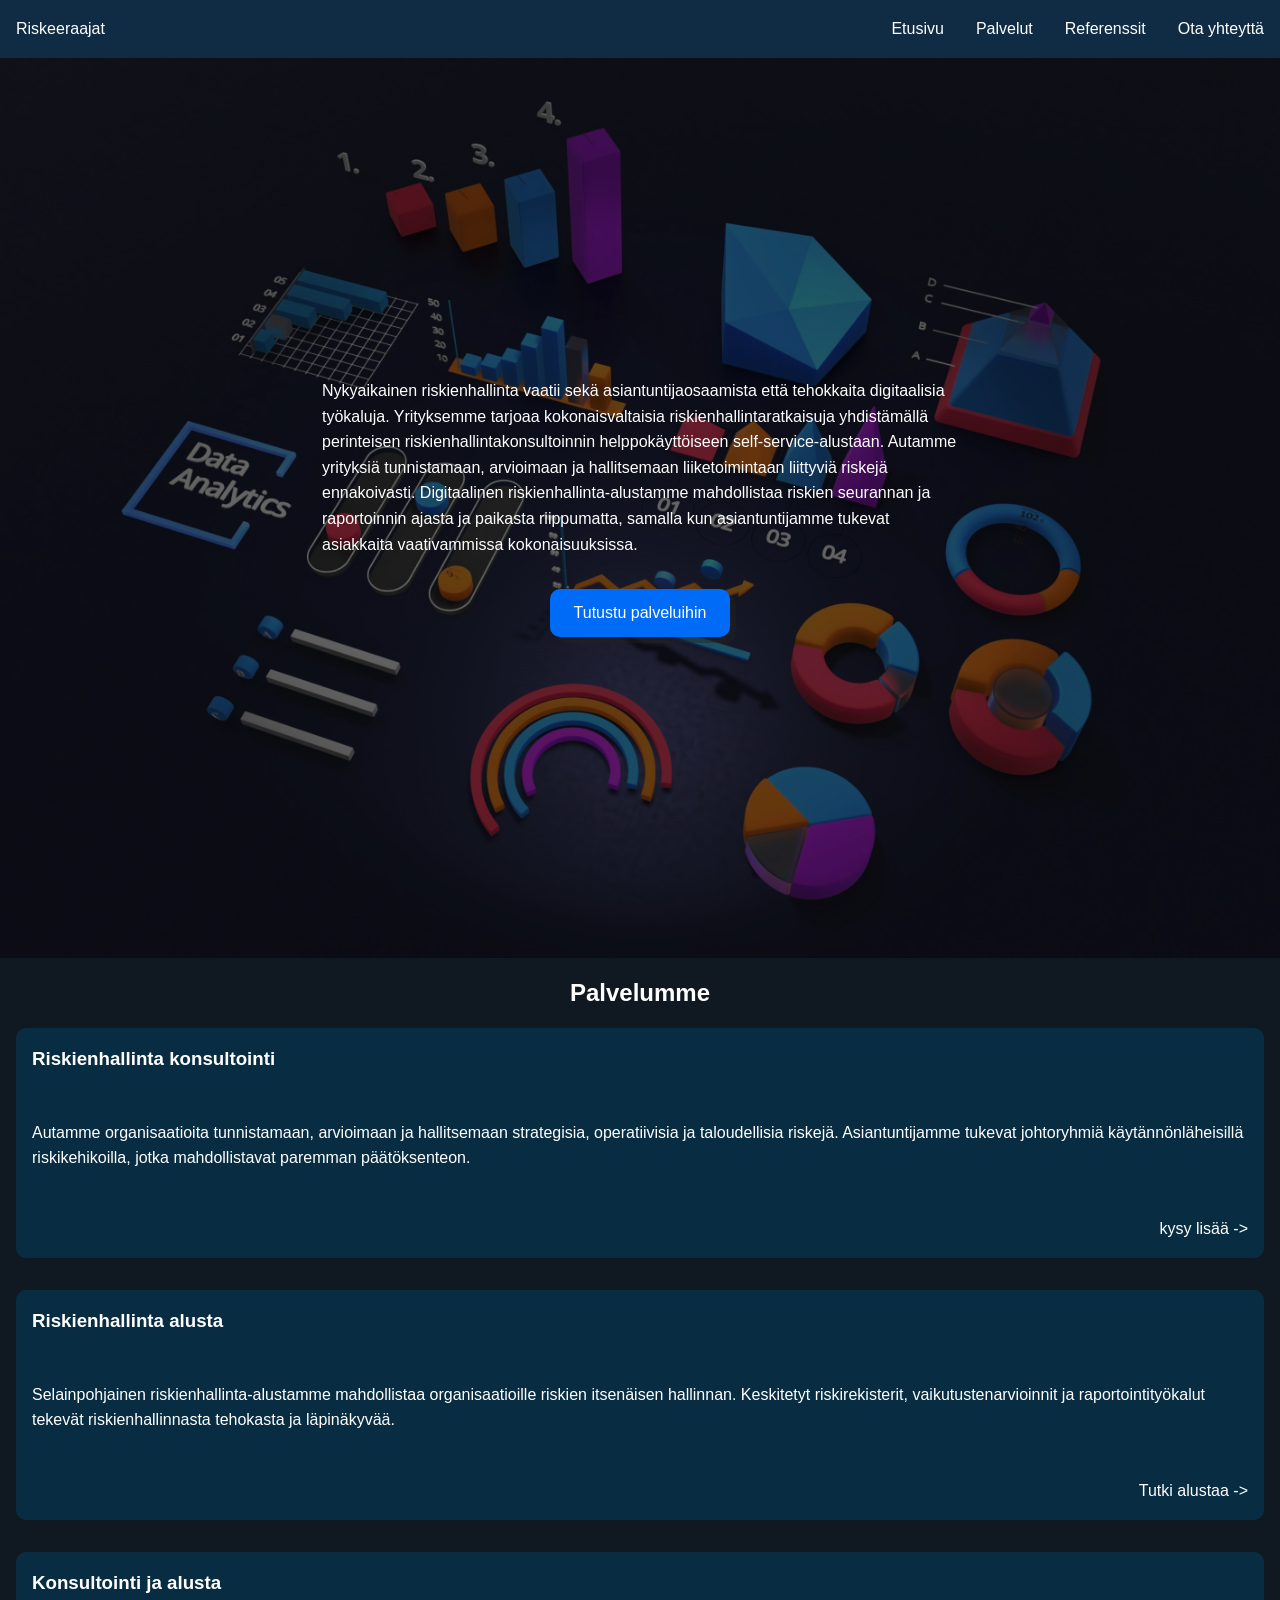
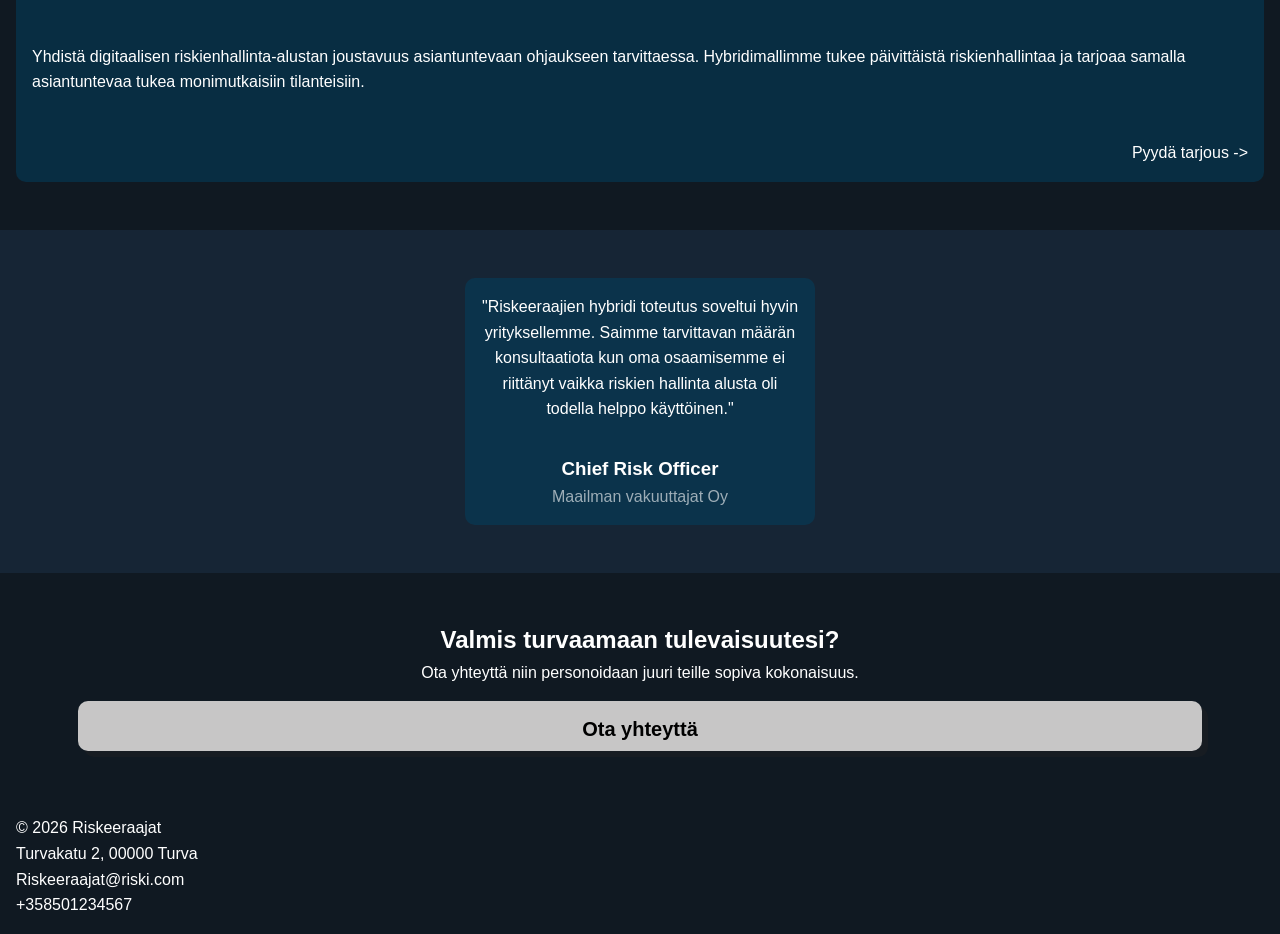
==== index.html @ 6392a343 "project addition" ====
<!DOCTYPE html>
<html lang="en">
<head>
    <meta charset="UTF-8">
    <meta name="viewport" content="width=device-width, initial-scale=1.0">
    <title>Riskeeraajat</title>
    <link rel="stylesheet" href="css/style.css">
</head>
<body>

<header class="header">
    <div class="logo">Riskeeraajat</div>
    <nav class="nav" id="nav">
        <a href="index.html">Etusivu</a>
        <a href="services.html">Palvelut</a>
        <a href="references.html">Referenssit</a>
        <a href="contact.html">Ota yhteyttä</a>
    </nav>

    <div class="hamburger" id="hamburger">
        <span></span>
        <span></span>
        <span></span>
    </div>
</header>

<section class="hero">
    <div class="hero-content">
        <p>Nykyaikainen riskienhallinta vaatii sekä asiantuntijaosaamista että tehokkaita digitaalisia työkaluja. 
            Yrityksemme tarjoaa kokonaisvaltaisia riskienhallintaratkaisuja yhdistämällä perinteisen 
            riskienhallintakonsultoinnin helppokäyttöiseen self-service-alustaan. 
            Autamme yrityksiä tunnistamaan, arvioimaan ja hallitsemaan liiketoimintaan liittyviä riskejä ennakoivasti. 
            Digitaalinen riskienhallinta-alustamme mahdollistaa riskien seurannan ja raportoinnin ajasta ja paikasta 
            riippumatta, samalla kun asiantuntijamme tukevat asiakkaita vaativammissa kokonaisuuksissa.</p>
        <a href="services.html" class="btn">Tutustu palveluihin</a>
    </div>
</section>

<section class="services-preview">
    <h2>Palvelumme</h2>

    <div class="service-preview-card">
        <h3>Riskienhallinta konsultointi</h3>
        <p>Autamme organisaatioita tunnistamaan, arvioimaan ja hallitsemaan strategisia, operatiivisia ja taloudellisia 
            riskejä. Asiantuntijamme tukevat johtoryhmiä käytännönläheisillä riskikehikoilla, 
            jotka mahdollistavat paremman päätöksenteon.</p>
        <a href="contact.html">kysy lisää -></a>
    </div>

    <div class="service-preview-card">
        <h3>Riskienhallinta alusta</h3>
        <p>Selainpohjainen riskienhallinta-alustamme mahdollistaa organisaatioille riskien itsenäisen hallinnan. 
            Keskitetyt riskirekisterit, vaikutustenarvioinnit ja raportointityökalut tekevät riskienhallinnasta 
            tehokasta ja läpinäkyvää.</p>
        <a href="services.html#platform">Tutki alustaa -></a>
    </div>

    <div class="service-preview-card">
        <h3>Konsultointi ja alusta</h3>
        <p>Yhdistä digitaalisen riskienhallinta-alustan joustavuus asiantuntevaan ohjaukseen tarvittaessa. 
            Hybridimallimme tukee päivittäistä riskienhallintaa ja tarjoaa samalla asiantuntevaa tukea monimutkaisiin 
            tilanteisiin.</p>
        <a href="services.html">Pyydä tarjous -></a>
    </div>
</section>

<section class="references-section">
    <a href="references.html#3" class="references-card">
        <blockquote>"Riskeeraajien hybridi toteutus soveltui hyvin yrityksellemme. 
            Saimme tarvittavan määrän konsultaatiota kun oma osaamisemme ei riittänyt vaikka riskien hallinta alusta 
            oli todella helppo käyttöinen."</blockquote>
        <div class="references-subheader">
            <h3>Chief Risk Officer</h3>
            <span>Maailman vakuuttajat Oy</span>
        </div>
    </a>
</section>

<section class="cta-section">
    <h2>Valmis turvaamaan tulevaisuutesi?</h2>
    <p>Ota yhteyttä niin personoidaan juuri teille sopiva kokonaisuus.</p>
    <a href="contact.html" class="btn">Ota yhteyttä</a>
</section>

<footer class="footer">
    <p>© 2026 Riskeeraajat</p>
    <p>Turvakatu 2, 00000 Turva</p>
    <p>Riskeeraajat@riski.com</p>
    <p>+358501234567</p>
</footer>

<script src="js/script.js"></script>
</body>
</html>
---- css/style.css ----
/* Reset */
* {
    margin: 0;
    padding: 0;
    box-sizing: border-box;
    color: white;
}

body {
    font-family: Arial, sans-serif;
    line-height: 1.6;
    background: #101922;
}

/* Header */
.header {
    position: relative;
    display: flex;
    justify-content: space-between;
    align-items: center;
    padding: 1rem;
    background: #0f2c44;
    z-index: 1000;
}

.hamburger {
    width: 28px;
    height: 22px;
    display: flex;
    flex-direction: column;
    justify-content: space-between;
    cursor: pointer;
    z-index: 1001;
}

.hamburger span {
    height: 3px;
    width: 100%;
    background: white;
    border-radius: 2px;
    transition: all 0.3s ease;
}

.hamburger.active span:nth-child(1) {
    transform: rotate(45deg) translate(7px, 7px);
}

.hamburger.active span:nth-child(2) {
    opacity: 0;
}

.hamburger.active span:nth-child(3) {
    transform: rotate(-45deg) translate(6px, -6px);
}

/* Nav */
.nav {
    position: fixed;
    top: -100%;           /* piilossa yläpuolella */
    left: 0;
    width: 100%;

    background: #0f2c44;

    display: flex;
    flex-direction: column;
    align-items: center;
    justify-content: center;

    transition: top 0.3s ease;
    z-index: 999;
}

/* Kun auki */
.nav.active {
    top: calc(22px + 2rem);
}

.nav a {
    padding: 1rem;
    text-decoration: none;
    border-bottom: 1px solid #2a4c6f;
}



/* Hero */
.hero {
    position: relative;
    background: url('../kuvat/bg_img.jpg') center/cover no-repeat;
    min-height: 100vh;
    display: flex;
    align-items: center;
    justify-content: center;
    text-align: center;
    padding: 1rem;
}

/* Tumma overlay */
.hero::before {
    content: "";
    position: absolute;
    inset: 0;
    background: rgba(0, 0, 0, 0.6); /* säädä tummuus tästä */
}

/* Nostetaan sisältö overlayn päälle */
.hero-content {
    position: relative;
    z-index: 1;
    padding: 2rem;
    max-width: 700px;
    text-align: left;   /* Teksti vasemmalle */
}

/* Keskitetään vain painike */
.hero-content > .btn {
    display: block;
    width: fit-content;
    margin: 2rem auto 0 auto;  /* keskittää napin */
}

.btn {
    display: inline-block;
    margin-top: 1rem;
    padding: 0.7rem 1.5rem;
    background: #006BF7;
    text-decoration: none;
    border-radius: 10px;
    border: none;
    box-shadow: 6px 6px rgba(34, 34, 34, 0.426);
}

/* Services */
.services-preview {
    display: flex;
    align-items: center;
    justify-content: center;
    flex-direction: column;
    padding: 1rem;
}

.services-preview > h2 {
    margin-bottom: 1rem;
}

.service-preview-card {
    display: flex;
    justify-content: space-between;
    flex-direction: column;
    padding: 1rem;
    margin-bottom: 2rem;
    background: #0043647c;
    border-radius: 10px;
    min-height: 230px;
}

.service-preview-card > h3 {
    margin-bottom: 10px;
}

.service-preview-card > a {
    text-align: right;
    text-decoration: none;
    margin-top: 10px;
}

/* Reference */
.references-section {
    text-align: left;
    padding: 3rem 1rem;
    background: #213a5363;
}

.references-card {
    text-align: center;
    padding: 1rem;
    border-radius: 10px;
    text-decoration: none;
}

.references-card .references-subheader {
    display: block;
    width: fit-content;
    margin: 2rem auto 0 auto;  /* keskittää napin */
}

.references-subheader > span {
    color: rgba(255, 255, 255, 0.6);
}

/* CTA */
.cta-section {
    text-align: center;
    padding: 3rem 1rem;
}

.cta-section > .btn {
    background: #C7C6C6;
    color: black;
    font-weight: 700;
    font-size: 20px;
    height: 50px;
    width: 90%;
}

.more-text {
    display: none;
}

.read-more-btn {
    display: block;
    margin-left: auto;
    margin-top: 1rem;
    background: none;
    border: none;
    cursor: pointer;
    font-weight: 600;
}

.contact-form > .btn {
    width: 100%;
}


/* Footer */
.footer {
    text-align: left;
    padding: 1rem;
}


/* -----------
    SERVICE 
------------*/

.services {
    padding-top: 2rem;
    padding-bottom: 2rem;
    display: flex;
    flex-direction: column;
    align-items: center;
    gap: 1.5rem;
}

.consultant-header {
    display: flex;
    justify-content: space-between;
}

.consultant-info {
    border-radius: 10px;
    background: #0000007e;
    width: 80%;
    margin-top: -40px;
    margin-bottom: 1rem;
    padding-left: 20px;
}

.consultant-img {
    background: url('../kuvat/10_img.jpg') center/cover no-repeat;
    width: 30%;
    aspect-ratio: 1 / 1;
    border: 1px solid #6C6C6C;
    border-radius: 10px;
    z-index: -1;
}

.service-card {
    box-shadow: 0 4px 10px rgba(0,0,0,0.05);
    border-bottom: 1px solid white;
    padding-bottom: 2rem;
    max-width: 90%;

}

.service-card.hybrid {
    display: grid;
    gap: 2rem;
}

.service-card > h2 {
    margin-bottom: 1rem;
    margin-top: 1rem;
}

.services-cta {
    padding: 3rem 1rem;
    text-align: center;
}

.self-service-img {
    background: url('../kuvat/70_img.jpg') center/cover no-repeat;
    width: 100%;
    aspect-ratio: 1.7 / 1;
    border: 1px solid #6C6C6C;
    border-radius: 10px;
    margin: auto;
}

.hybrid-img {
    background: url('../kuvat/link_img.jpg') center/cover no-repeat;
    width: 100%;
    aspect-ratio: 1.5 / 1;
    border: 1px solid #6C6C6C;
    border-radius: 10px;
    margin: auto;
    order: -1;
}

.service-card.expanded .more-text {
    display: inline;
}



/* ----------------
Referenssit
----------------- */

.references-hero {
    padding: 1rem 1rem;
    text-align: center;
}

/* .references {
    padding: 2rem 3rem;
    display: flex;
    flex-direction: column;
    gap: 2rem;
} */

.references {
    padding: 2rem 3rem;
    display: grid;
    gap: 2rem;

    grid-template-columns: repeat(auto-fit, minmax(300px, 1fr));
}

.reference-card {
    padding: 1.5rem;
    border-radius: 8px;
    border: 1px solid white;
}

.reference-card > div {
    background: #004364;
    border-radius: 10px;
    width: fit-content;
    padding: 1px 6px;
    margin-bottom: 1rem;
}

.reference-card blockquote {
    margin-bottom: 1rem;
    font-style: italic;
    background: rgba(255, 255, 255, 0.072);
    border-radius: 10px;
    padding: 10px;
}

/* -----------
    CONTACT
------------*/
.contact-hero {
    padding: 1rem 1rem;
    text-align: center;
}

.contact {
    padding: 2rem 1rem;
    display: flex;
    flex-direction: column;
    gap: 2rem;
}

.contact-info {
    border-radius: 8px;
}

.contact-form {
    padding: 1.5rem;
    border-radius: 8px;
    border-radius: 10px;
    background: #004364;
}

.contact-form input,
.contact-form textarea {
    width: 100%;
    padding: 0.8rem;
    border-radius: 6px;
    border: 1px solid #ffffff;
    background: #d9d9d9d7;
    box-shadow: inset -6px -6px 6px rgba(0, 0, 0, 0.217);
    margin-bottom: 15px;
    color: black;
    font-size: 16px;
}

.contact-form > .btn {
    width: 100%;
}

.contact-content {
    display: flex;
    flex-direction: row;
    align-items: center;
    border-radius: 10px;
    background: #004364;
    margin-bottom: 20px;
    padding: 10px;
    text-decoration: none;
}

.contact-label-wrapper > span {
    color: rgba(255, 255, 255, 0.608);
}

.contact-icon {
    height: 20px;
    width: 20px;
    border-radius: 50%;
    margin-right: 20px;
    background: red;
}

.map {
    margin-top: 1.5rem;
    border-radius: 8px;
    overflow: hidden;
}

.success-box {
    padding: 2rem;
    border-radius: 12px;
    text-align: center;
    animation: fadeIn 0.4s ease;
}

.success-box h3 {
    color: #ffffff;
    margin-bottom: 0.5rem;
}

@keyframes fadeIn {
    from { opacity: 0; transform: translateY(10px); }
    to { opacity: 1; transform: translateY(0); }
}




/* DESKTOP */
@media (min-width: 768px) {

    .hamburger {
        display: none; /* Piilotetaan burger */
    }

    .nav {
        display: flex !important;  /* Näytetään nav */
        position: static;
        flex-direction: row;
        gap: 2rem;
        width: auto;
        background: none;
    }

    .nav a {
        border: none;
        padding: 0;
    }

    .references-section {
        display: flex;
        align-items: center;
        justify-content: center;
    }

    .references-card {
        background: #0043647c;
        max-height: 300px;
        max-width: 350px;
    }

    .more-text {
        display: inline;
    }

    .read-more-btn {
        display: none;
    }

    .service-card.hybrid {
        display: flex;
        flex-wrap: wrap;
        gap: 2rem;
        align-items: flex-start;
    }

    .hybrid-img {
        order: 0; /* palautetaan normaali järjestys */
    }

    .consultant-info {
        border-radius: 10px;
        background: #0000007e;
        height: 8rem;
        width: 50%;
        margin-top: -15%;
        margin-bottom: 10%;
        padding-left: 20px;
        display: flex;
        flex-direction: column;
        justify-content: space-around;
        font-size: 20px;
    }

    .contact-info {
        display: flex;
        justify-content: space-between;
        align-items: center;
    }

    /* .contact-info-content {
        display: flex;
        flex-direction: column;
        justify-content: space-between;
    } */

    .map {
        margin: 0;
        width: 50%;
    }

    .phone {
        margin: 0;
    }
}
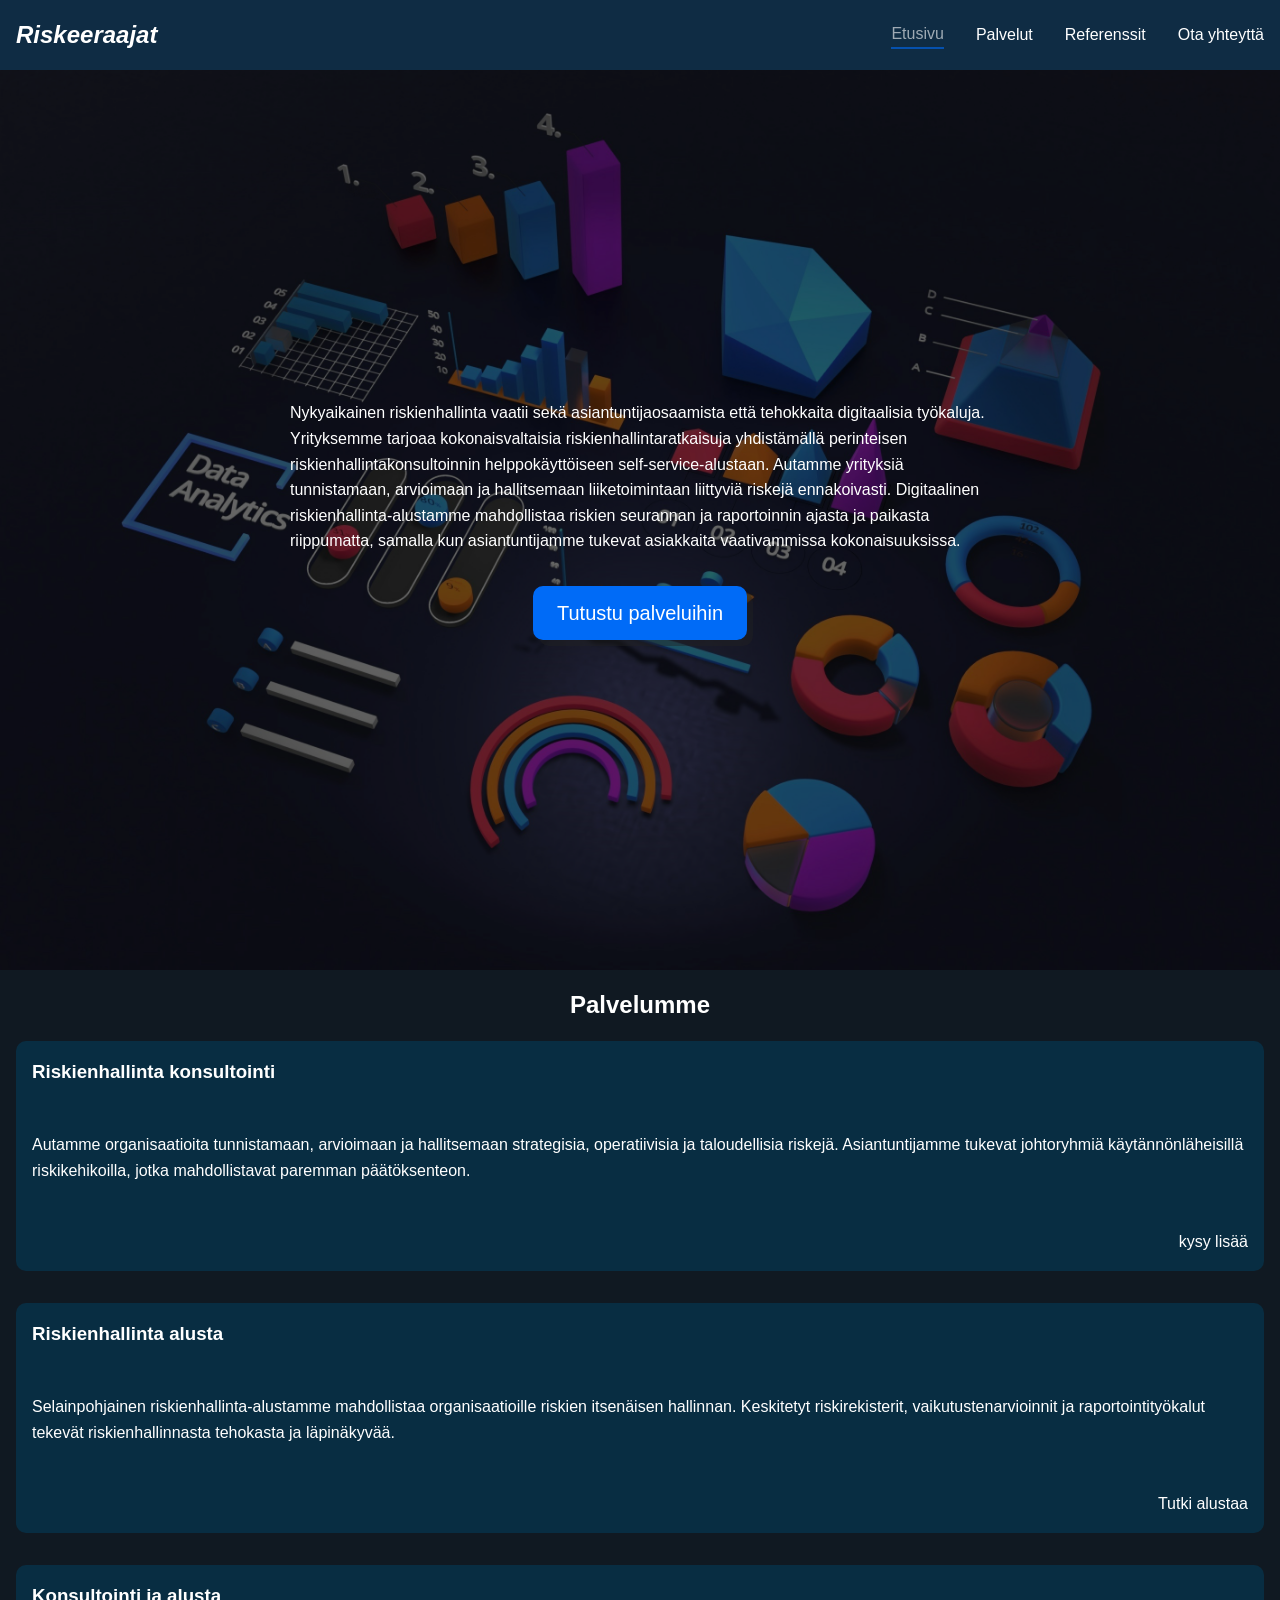
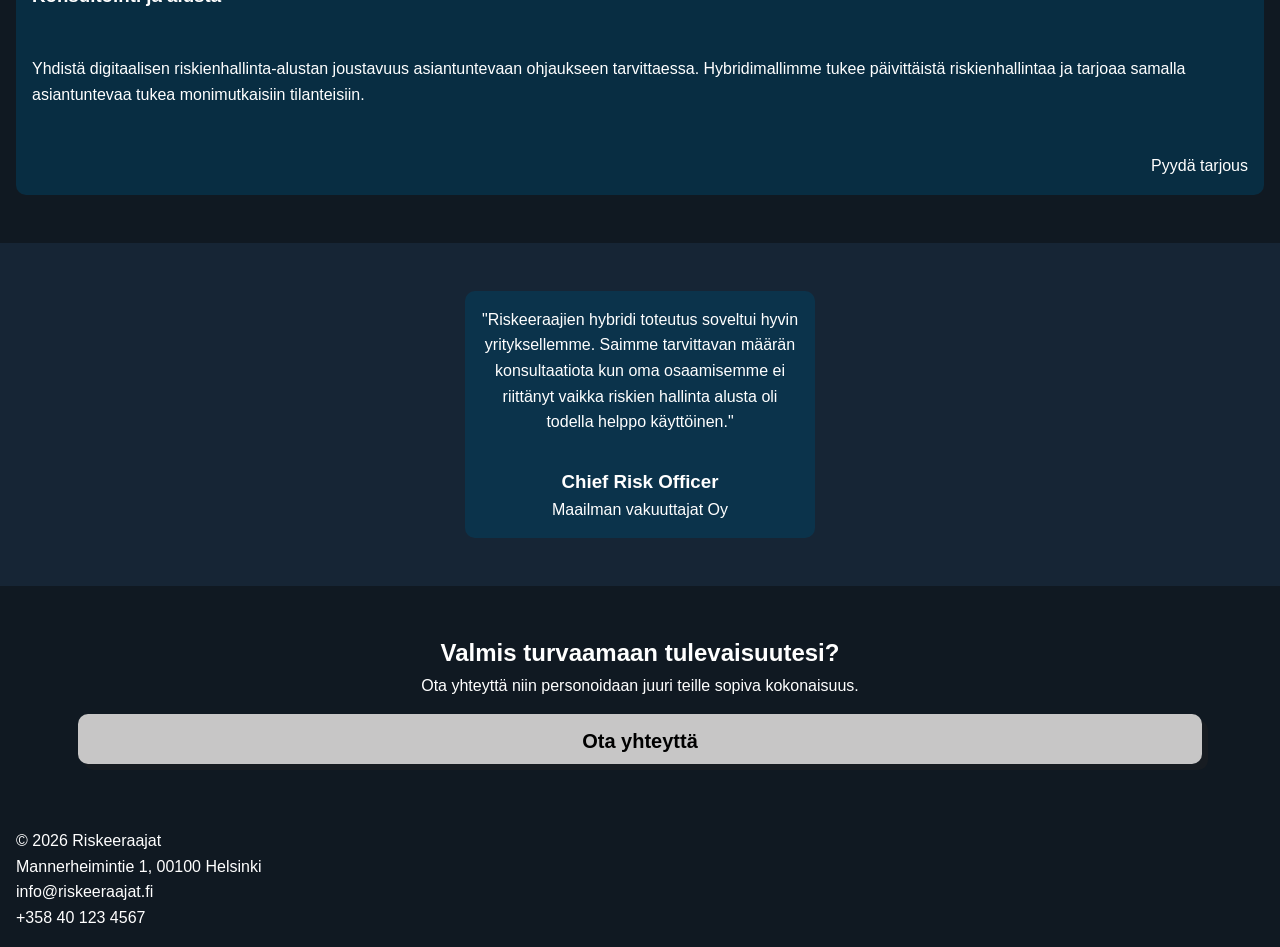
==== commit fbe1ce92: "UI changes" ====
--- a/index.html
+++ b/index.html
@@ -11,7 +11,7 @@
 <header class="header">
     <div class="logo">Riskeeraajat</div>
     <nav class="nav" id="nav">
-        <a href="index.html">Etusivu</a>
+        <a href="index.html" class="active">Etusivu</a>
         <a href="services.html">Palvelut</a>
         <a href="references.html">Referenssit</a>
         <a href="contact.html">Ota yhteyttä</a>
@@ -44,7 +44,7 @@
         <p>Autamme organisaatioita tunnistamaan, arvioimaan ja hallitsemaan strategisia, operatiivisia ja taloudellisia 
             riskejä. Asiantuntijamme tukevat johtoryhmiä käytännönläheisillä riskikehikoilla, 
             jotka mahdollistavat paremman päätöksenteon.</p>
-        <a href="contact.html">kysy lisää -></a>
+        <a href="contact.html">kysy lisää <i class="fa-solid fa-arrow-right"></i></a>
     </div>
 
     <div class="service-preview-card">
@@ -52,7 +52,7 @@
         <p>Selainpohjainen riskienhallinta-alustamme mahdollistaa organisaatioille riskien itsenäisen hallinnan. 
             Keskitetyt riskirekisterit, vaikutustenarvioinnit ja raportointityökalut tekevät riskienhallinnasta 
             tehokasta ja läpinäkyvää.</p>
-        <a href="services.html#platform">Tutki alustaa -></a>
+        <a href="services.html#platform">Tutki alustaa <i class="fa-solid fa-arrow-right"></i></a>
     </div>
 
     <div class="service-preview-card">
@@ -60,12 +60,12 @@
         <p>Yhdistä digitaalisen riskienhallinta-alustan joustavuus asiantuntevaan ohjaukseen tarvittaessa. 
             Hybridimallimme tukee päivittäistä riskienhallintaa ja tarjoaa samalla asiantuntevaa tukea monimutkaisiin 
             tilanteisiin.</p>
-        <a href="services.html">Pyydä tarjous -></a>
+        <a href="services.html">Pyydä tarjous <i class="fa-solid fa-arrow-right"></i></a>
     </div>
 </section>
 
 <section class="references-section">
-    <a href="references.html#3" class="references-card">
+    <a href="references.html#3" class="home-reference-card">
         <blockquote>"Riskeeraajien hybridi toteutus soveltui hyvin yrityksellemme. 
             Saimme tarvittavan määrän konsultaatiota kun oma osaamisemme ei riittänyt vaikka riskien hallinta alusta 
             oli todella helppo käyttöinen."</blockquote>
@@ -84,9 +84,9 @@
 
 <footer class="footer">
     <p>© 2026 Riskeeraajat</p>
-    <p>Turvakatu 2, 00000 Turva</p>
-    <p>Riskeeraajat@riski.com</p>
-    <p>+358501234567</p>
+    <p>Mannerheimintie 1, 00100 Helsinki</p>
+    <p>info@riskeeraajat.fi</p>
+    <p>+358 40 123 4567</p>
 </footer>
 
 <script src="js/script.js"></script>
--- a/css/style.css
+++ b/css/style.css
@@ -12,6 +12,16 @@
     background: #101922;
 }
 
+a:hover {
+    color: rgba(255, 255, 255, 0.599);
+    opacity: 80%;
+}
+
+button:hover {
+    opacity: 90%;
+    box-shadow: none;
+}
+
 /* Header */
 .header {
     position: relative;
@@ -21,6 +31,12 @@
     padding: 1rem;
     background: #0f2c44;
     z-index: 1000;
+}
+
+.logo {
+    font-weight: 700;
+    font-size: 24px;
+    font-style: italic;
 }
 
 .hamburger {
@@ -80,6 +96,13 @@
     padding: 1rem;
     text-decoration: none;
     border-bottom: 1px solid #2a4c6f;
+}
+
+.nav a.active {
+    pointer-events: none;     /* 🔥 ei voi klikata */
+    opacity: 0.6;             /* hieman himmeämpi */
+    border-bottom: 2px solid #006BF7;
+    cursor: default;
 }
 
 
@@ -108,7 +131,6 @@
 .hero-content {
     position: relative;
     z-index: 1;
-    padding: 2rem;
     max-width: 700px;
     text-align: left;   /* Teksti vasemmalle */
 }
@@ -129,6 +151,7 @@
     border-radius: 10px;
     border: none;
     box-shadow: 6px 6px rgba(34, 34, 34, 0.426);
+    font-size: 20px;
 }
 
 /* Services */
@@ -172,20 +195,20 @@
     background: #213a5363;
 }
 
-.references-card {
+.home-reference-card {
     text-align: center;
     padding: 1rem;
     border-radius: 10px;
     text-decoration: none;
 }
 
-.references-card .references-subheader {
+.home-reference-card .references-subheader {
     display: block;
     width: fit-content;
-    margin: 2rem auto 0 auto;  /* keskittää napin */
-}
-
-.references-subheader > span {
+    margin: 2rem auto 0 auto;
+}
+
+.home-reference-subheader > span {
     color: rgba(255, 255, 255, 0.6);
 }
 
@@ -331,17 +354,17 @@
 } */
 
 .references {
-    padding: 2rem 3rem;
     display: grid;
     gap: 2rem;
-
     grid-template-columns: repeat(auto-fit, minmax(300px, 1fr));
+    justify-items: center;
 }
 
 .reference-card {
     padding: 1.5rem;
     border-radius: 8px;
     border: 1px solid white;
+    max-width: 300px;
 }
 
 .reference-card > div {
@@ -418,12 +441,9 @@
     color: rgba(255, 255, 255, 0.608);
 }
 
-.contact-icon {
-    height: 20px;
-    width: 20px;
-    border-radius: 50%;
-    margin-right: 20px;
-    background: red;
+.contact-icon > i {
+    margin-right: 10px;
+    font-size: 20px;
 }
 
 .map {
@@ -479,7 +499,7 @@
         justify-content: center;
     }
 
-    .references-card {
+    .home-reference-card {
         background: #0043647c;
         max-height: 300px;
         max-width: 350px;
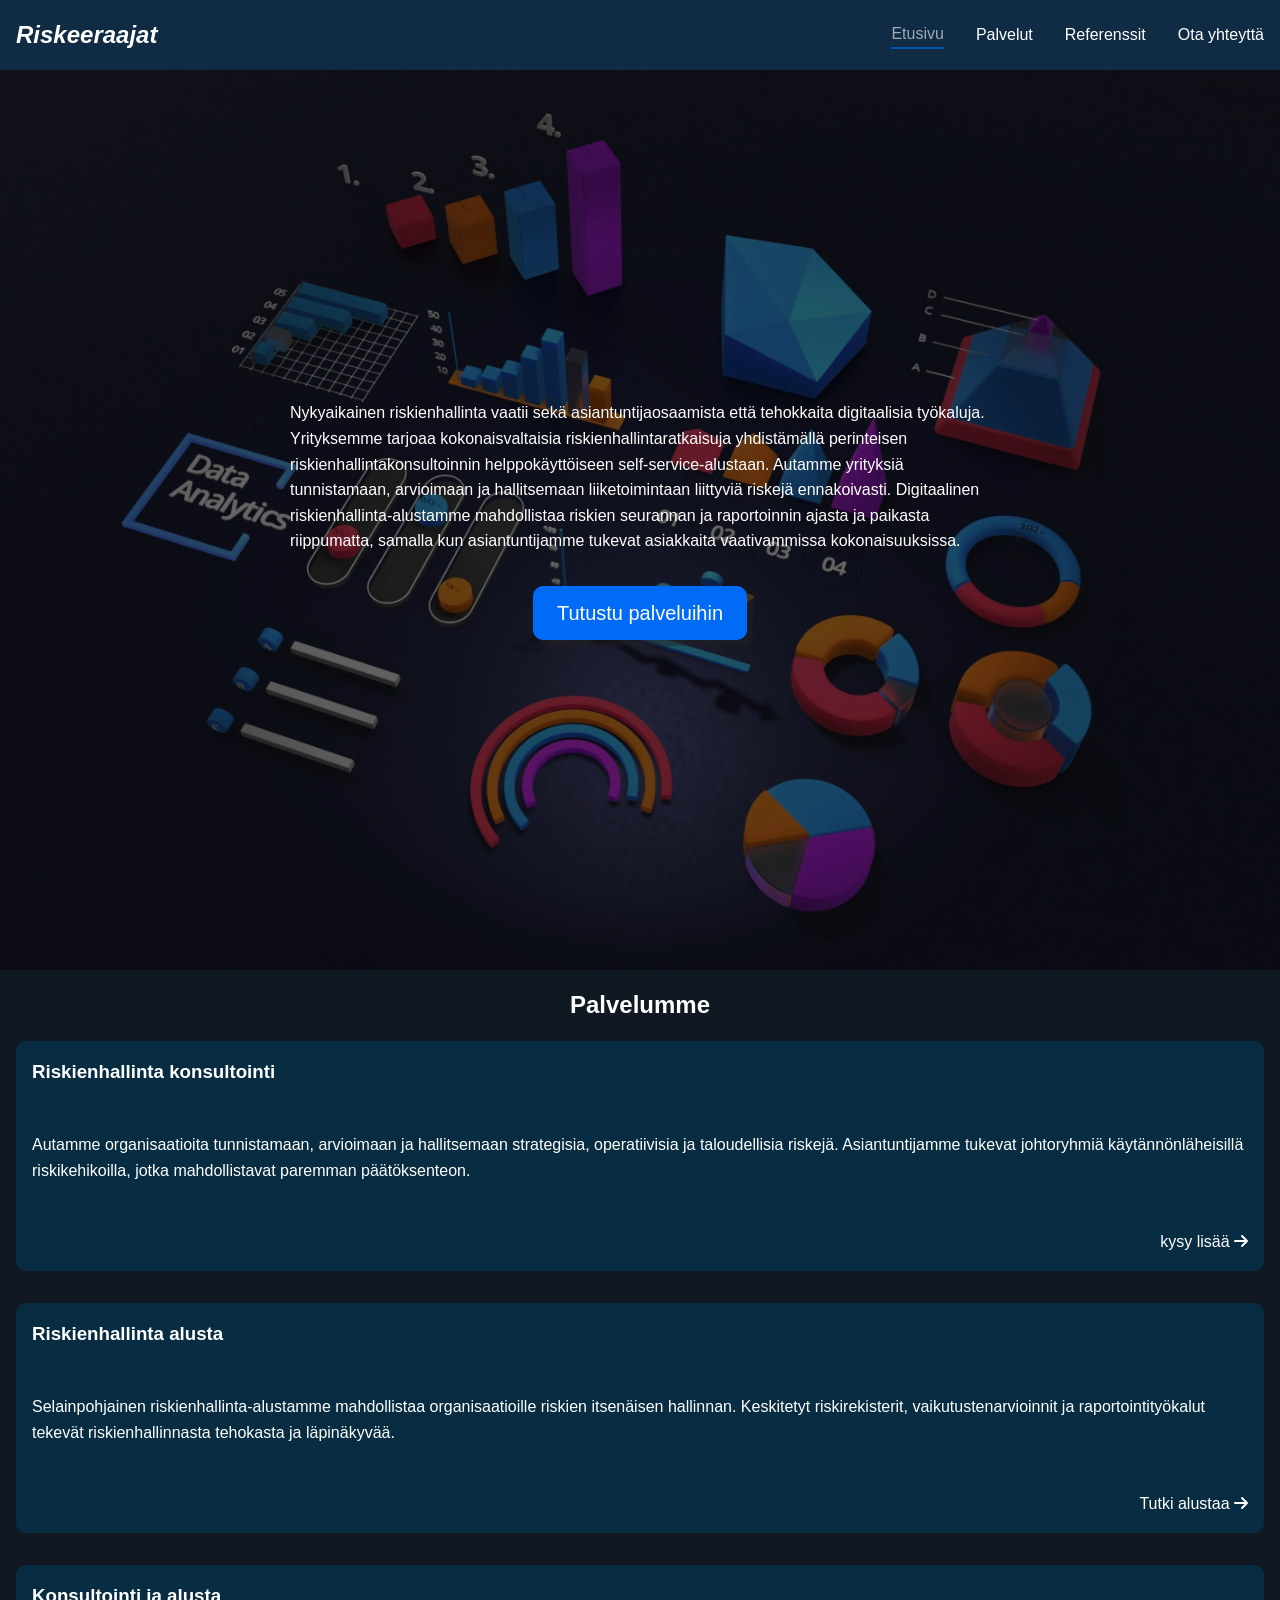
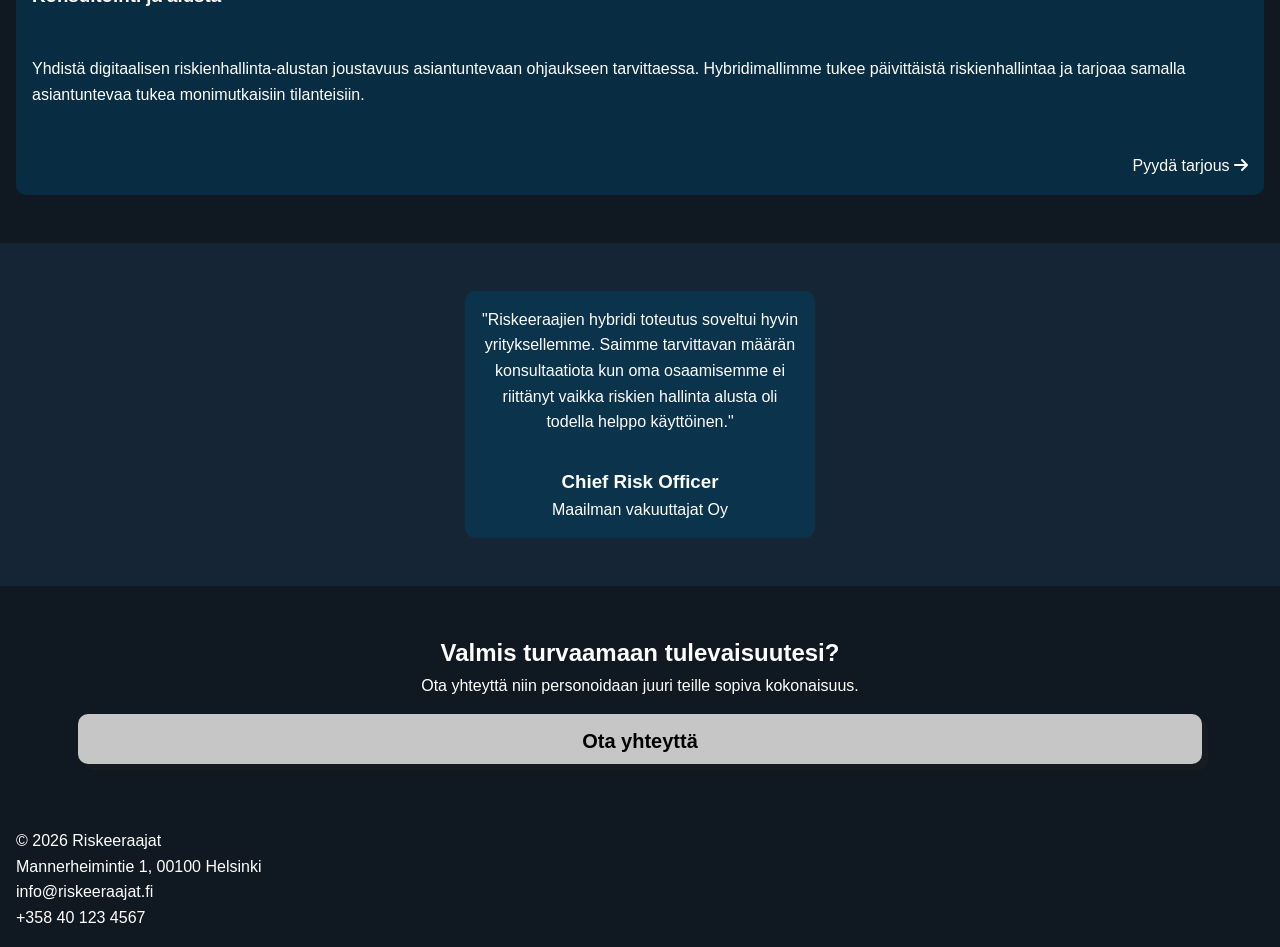
==== commit 5aba135b: "font awesome added" ====
--- a/index.html
+++ b/index.html
@@ -5,6 +5,7 @@
     <meta name="viewport" content="width=device-width, initial-scale=1.0">
     <title>Riskeeraajat</title>
     <link rel="stylesheet" href="css/style.css">
+    <link rel="stylesheet" href="https://cdnjs.cloudflare.com/ajax/libs/font-awesome/6.5.0/css/all.min.css">
 </head>
 <body>
 
